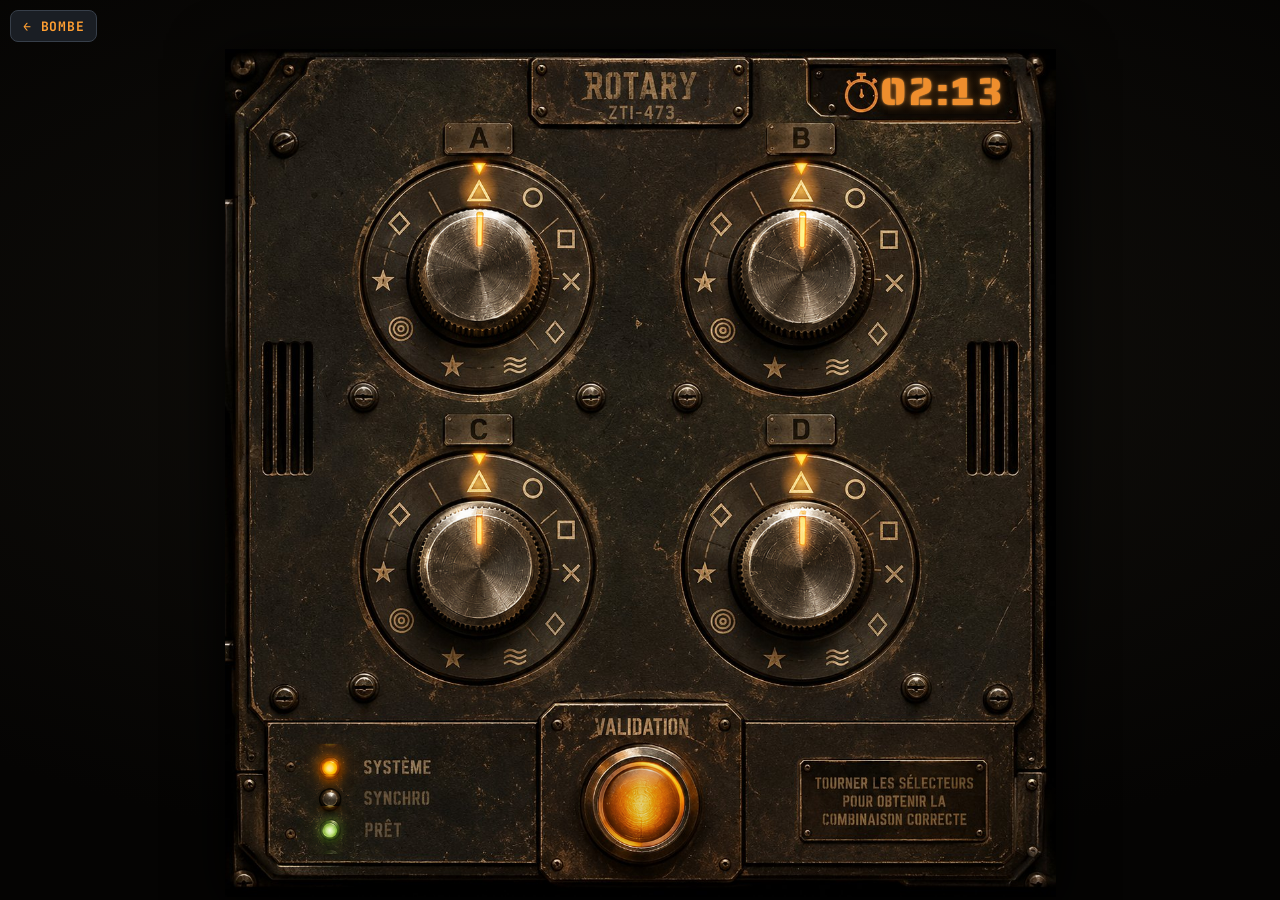
==== rotary.html @ b45087f3 "Module ROTARY : visuel de référence interactif (molettes, voyants, validation, chrono) — démo rotary" ====
<!doctype html>
<html lang="fr"><head><meta charset="utf-8">
<meta name="viewport" content="width=device-width,initial-scale=1,viewport-fit=cover,user-scalable=no">
<meta name="theme-color" content="#050403"><title>ZERO TIME · ROTARY</title>
<link href="https://fonts.googleapis.com/css2?family=JetBrains+Mono:wght@500;700&family=Saira+Stencil+One&display=swap" rel="stylesheet">
<link rel="stylesheet" href="css/rotary.css?v=1"></head>
<body><div id="app"></div>
<script src="js/rotary.js?v=1"></script>
<script>
  // Démo autonome : combinaison tirée au hasard, chrono de 2 min 15. (?debug affiche la solution)
  var target = [0, 1, 2, 3].map(function () { return Math.floor(Math.random() * 10); });
  var R = ZTRotary.mount(document.getElementById("app"), {
    backLabel: "← BOMBE", onBack: function () { location.href = "./"; },
    onValidate: function (p) { return p.every(function (v, i) { return v === target[i]; }); }
  });
  var end = Date.now() + 135000;
  setInterval(function () { R.setTime(end - Date.now()); }, 200); R.setTime(135000);
  if (/debug/.test(location.search)) { var d = document.createElement("div"); d.className = "zr-dbg"; d.textContent = "SOLUTION " + target.map(function (v) { return ZTRotary.SYMBOLS[v].n; }).join(" · "); document.body.appendChild(d); }
</script></body></html>
---- css/rotary.css ----
/* ROTARY — habillage = visuel de référence ; seuls les éléments mobiles sont superposés */
@font-face{font-family:ZTWBarlow;src:url(../assets/digicode/barlow-600.woff2) format("woff2");font-weight:600;font-display:swap}
html,body{margin:0;height:100%;background:#050403;overscroll-behavior:none}
.zr{position:fixed;inset:0;display:flex;flex-direction:column;align-items:center;background:radial-gradient(120% 80% at 50% 40%,#12100c 0%,#050403 70%);
  user-select:none;-webkit-user-select:none;touch-action:none;-webkit-tap-highlight-color:transparent;overflow:hidden}
.zr-bar{flex:none;width:100%;box-sizing:border-box;height:calc(max(env(safe-area-inset-top,0px),6px) + 40px);padding:max(env(safe-area-inset-top,0px),6px) 10px 0;display:flex;align-items:center}
.zr-back{height:32px;padding:0 12px;font:700 13px "JetBrains Mono",ui-monospace,monospace;background:#1a1e24;border:1px solid #373f4a;color:#ff9f32;border-radius:8px;letter-spacing:.06em;white-space:nowrap;cursor:pointer}
.zr-wrap{flex:1;min-height:0;width:100%;display:flex;align-items:center;justify-content:center}
.zr-stage{position:relative;width:min(100vw,calc((100dvh - 52px) * 1241 / 1267));aspect-ratio:1241/1267;
  filter:drop-shadow(0 10px 28px #000);container-type:inline-size}
.zr-stage.shake{animation:zr-shake .45s steps(2,end) 1}
@keyframes zr-shake{0%{transform:translate(0,0)}25%{transform:translate(-5px,2px)}50%{transform:translate(5px,-2px)}75%{transform:translate(-3px,0)}100%{transform:none}}
.zr-stage>*{position:absolute}
.zr-panel{inset:0;width:100%;height:100%;display:block;pointer-events:none}
/* positions en % de l'image 1241 × 1267 (variables posées en JS) */
.zr-at{position:absolute;left:calc(var(--x) / 1241 * 100%);top:calc(var(--y) / 1267 * 100%);width:calc(var(--w) / 1241 * 100%);height:calc(var(--w) / 1267 * 100%);transform:translate(-50%,-50%)}
.zr-at img{display:block;width:100%;height:100%;pointer-events:none}
/* chrono */
.zr-tpatch{left:calc(990 / 1241 * 100%);top:calc(33 / 1267 * 100%);width:calc(164 / 1241 * 100%);height:calc(64 / 1267 * 100%);
  background:radial-gradient(120% 140% at 50% 45%,#150e06,#0c0804);box-shadow:0 0 6px 4px #0c0804}
.zr-time{left:calc(990 / 1241 * 100%);top:calc(33 / 1267 * 100%);width:calc(164 / 1241 * 100%);height:calc(64 / 1267 * 100%);display:flex;align-items:center;justify-content:center;
  font-family:'Saira Stencil One','JetBrains Mono',monospace;font-size:calc(58 / 1241 * 100cqw);line-height:1;letter-spacing:.02em;color:#ef8e2d;
  text-shadow:0 0 8px rgba(239,142,45,.55),0 0 2px #ffb25a;font-variant-numeric:tabular-nums}
.zr-time.al{color:#ff4a3a;text-shadow:0 0 10px rgba(255,60,40,.7);animation:zr-bl var(--zp,1s) steps(1,end) infinite}
/* molettes */
.zr-cap{transition:transform .09s cubic-bezier(.3,1.6,.5,1);will-change:transform}
.zr-k.rot .zr-cap{filter:drop-shadow(0 0 7px rgba(255,150,40,.55)) brightness(1.06)}
.zr-k.lock .zr-cap{filter:brightness(.78) saturate(.8)}
.zr-hit{border-radius:50%;z-index:6;cursor:grab;touch-action:none}
.zr-ring{border-radius:50%;pointer-events:none;box-shadow:0 0 0 0 rgba(255,150,40,0);transition:box-shadow .15s}
.zr-k.rot .zr-ring{box-shadow:0 0 0 3px rgba(255,150,40,.35),0 0 22px 6px rgba(255,130,30,.28)}
.zr-k.ok .zr-ring{box-shadow:0 0 0 3px rgba(0,255,170,.4),0 0 22px 6px rgba(0,255,170,.25)}
.zr-sym{width:calc(64 / 1241 * 100%);height:calc(64 / 1267 * 100%);transform:translate(-50%,-50%);border-radius:50%;pointer-events:none;mix-blend-mode:screen;
  background:radial-gradient(circle,rgba(255,170,50,.85) 0,rgba(255,120,20,.42) 38%,rgba(255,100,10,0) 70%);transition:left .09s,top .09s,opacity .15s}
.zr-k.ok .zr-sym{background:radial-gradient(circle,rgba(120,255,200,.8) 0,rgba(0,220,140,.4) 38%,rgba(0,200,120,0) 70%)}
.zr-links{inset:0;width:100%;height:100%;pointer-events:none;overflow:visible}
.zr-links line{stroke:#d98a3a;stroke-width:3;stroke-dasharray:10 8;opacity:0;transition:opacity .2s;filter:drop-shadow(0 0 5px rgba(255,140,40,.8))}
.zr-links line.on{opacity:.9;animation:zr-dash 1.2s linear infinite}
@keyframes zr-dash{to{stroke-dashoffset:-36}}
/* voyants */
.zr-led .on{position:absolute;inset:0;opacity:0;transition:opacity .12s}
.zr-led.on .on{opacity:1}
.zr-led.blink .on{animation:zr-bl var(--bp,.5s) steps(1,end) infinite}
@keyframes zr-bl{0%,49%{opacity:1}50%,100%{opacity:0}}
/* bouton de validation */
.zr-lens{transition:transform .08s,filter .15s}
.zr-btn.idle .zr-lens{filter:brightness(.9) saturate(.95)}
.zr-btn.armed .zr-lens{animation:zr-pulse .5s ease-in-out infinite}
.zr-btn.busy .zr-lens{filter:brightness(.45) saturate(.7)}
.zr-btn.ok .zr-lens{filter:hue-rotate(92deg) brightness(1.05) saturate(1.1)}
.zr-btn.fail .zr-lens{animation:zr-fail .5s steps(1,end) 2}
.zr-btn.down .zr-lens{transform:scale(.93);filter:brightness(1.25)}
@keyframes zr-pulse{0%,100%{filter:brightness(.8) saturate(.9)}50%{filter:brightness(1.45) saturate(1.2) drop-shadow(0 0 14px rgba(255,150,30,.9))}}
@keyframes zr-fail{0%{filter:brightness(.4) saturate(.6)}50%{filter:brightness(1.3)}}
.zr-bhit{border-radius:50%;z-index:6;cursor:pointer}
.zr-arm{border-radius:50%;pointer-events:none;box-shadow:0 0 0 0 rgba(255,150,40,0)}
.zr-btn.armed .zr-arm{animation:zr-arm .5s ease-in-out infinite}
@keyframes zr-arm{0%,100%{box-shadow:0 0 0 2px rgba(255,150,40,.2),0 0 12px 2px rgba(255,130,30,.2)}50%{box-shadow:0 0 0 4px rgba(255,170,60,.7),0 0 30px 8px rgba(255,130,30,.55)}}
.zr-dbg{position:fixed;left:6px;bottom:4px;font:10px "JetBrains Mono",monospace;color:#6e6757;letter-spacing:.1em}
@media (prefers-reduced-motion:reduce){.zr-cap{transition:none}.zr-btn.armed .zr-lens,.zr-btn.armed .zr-arm{animation:none}}
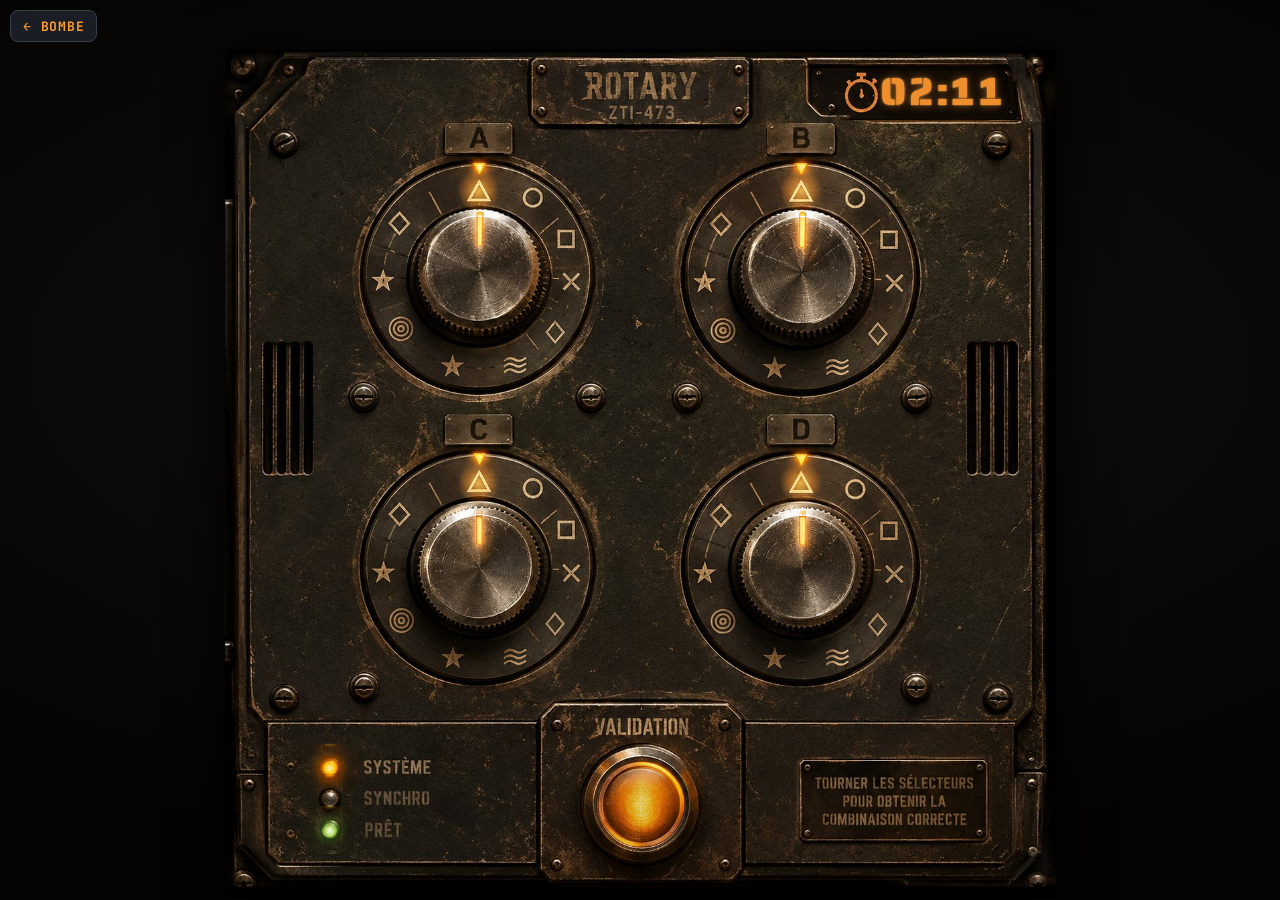
==== commit 573733d8: "Hub: module ROTARY dans l'emplacement libre (v1.0.69), ouvre l'écran ROTARY interactif Co-Authored-B" ====
--- a/rotary.html
+++ b/rotary.html
@@ -3,7 +3,7 @@
 <meta name="viewport" content="width=device-width,initial-scale=1,viewport-fit=cover,user-scalable=no">
 <meta name="theme-color" content="#050403"><title>ZERO TIME · ROTARY</title>
 <link href="https://fonts.googleapis.com/css2?family=JetBrains+Mono:wght@500;700&family=Saira+Stencil+One&display=swap" rel="stylesheet">
-<link rel="stylesheet" href="css/rotary.css?v=1"></head>
+<link rel="stylesheet" href="css/rotary.css?v=1"><style>html,body{margin:0;height:100%;background:#050403;overscroll-behavior:none}</style></head>
 <body><div id="app"></div>
 <script src="js/rotary.js?v=1"></script>
 <script>
--- a/css/rotary.css
+++ b/css/rotary.css
@@ -1,6 +1,5 @@
 /* ROTARY — habillage = visuel de référence ; seuls les éléments mobiles sont superposés */
 @font-face{font-family:ZTWBarlow;src:url(../assets/digicode/barlow-600.woff2) format("woff2");font-weight:600;font-display:swap}
-html,body{margin:0;height:100%;background:#050403;overscroll-behavior:none}
 .zr{position:fixed;inset:0;display:flex;flex-direction:column;align-items:center;background:radial-gradient(120% 80% at 50% 40%,#12100c 0%,#050403 70%);
   user-select:none;-webkit-user-select:none;touch-action:none;-webkit-tap-highlight-color:transparent;overflow:hidden}
 .zr-bar{flex:none;width:100%;box-sizing:border-box;height:calc(max(env(safe-area-inset-top,0px),6px) + 40px);padding:max(env(safe-area-inset-top,0px),6px) 10px 0;display:flex;align-items:center}
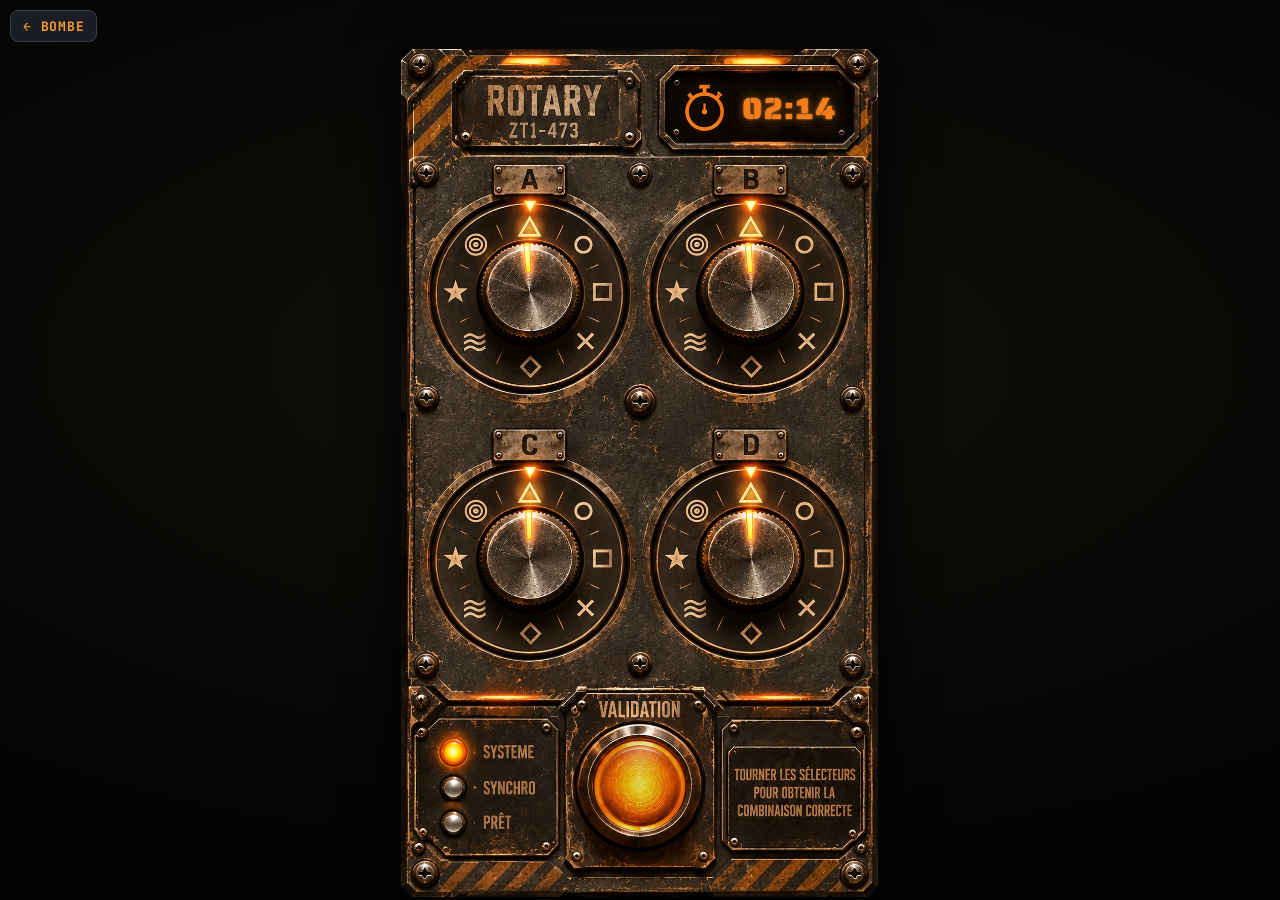
==== commit 5f68be49: "ROTARY: nouveau visuel portrait (8 crans, chrono, voyants, validation) v1.0.70 Co-Authored-By: Claud" ====
--- a/rotary.html
+++ b/rotary.html
@@ -8,7 +8,7 @@
 <script src="js/rotary.js?v=1"></script>
 <script>
   // Démo autonome : combinaison tirée au hasard, chrono de 2 min 15. (?debug affiche la solution)
-  var target = [0, 1, 2, 3].map(function () { return Math.floor(Math.random() * 10); });
+  var target = [0, 1, 2, 3].map(function () { return Math.floor(Math.random() * 8); });
   var R = ZTRotary.mount(document.getElementById("app"), {
     backLabel: "← BOMBE", onBack: function () { location.href = "./"; },
     onValidate: function (p) { return p.every(function (v, i) { return v === target[i]; }); }
--- a/css/rotary.css
+++ b/css/rotary.css
@@ -5,21 +5,21 @@
 .zr-bar{flex:none;width:100%;box-sizing:border-box;height:calc(max(env(safe-area-inset-top,0px),6px) + 40px);padding:max(env(safe-area-inset-top,0px),6px) 10px 0;display:flex;align-items:center}
 .zr-back{height:32px;padding:0 12px;font:700 13px "JetBrains Mono",ui-monospace,monospace;background:#1a1e24;border:1px solid #373f4a;color:#ff9f32;border-radius:8px;letter-spacing:.06em;white-space:nowrap;cursor:pointer}
 .zr-wrap{flex:1;min-height:0;width:100%;display:flex;align-items:center;justify-content:center}
-.zr-stage{position:relative;width:min(100vw,calc((100dvh - 52px) * 1241 / 1267));aspect-ratio:1241/1267;
+.zr-stage{position:relative;width:min(100vw,calc((100dvh - 52px) * 941 / 1672));aspect-ratio:941/1672;
   filter:drop-shadow(0 10px 28px #000);container-type:inline-size}
 .zr-stage.shake{animation:zr-shake .45s steps(2,end) 1}
 @keyframes zr-shake{0%{transform:translate(0,0)}25%{transform:translate(-5px,2px)}50%{transform:translate(5px,-2px)}75%{transform:translate(-3px,0)}100%{transform:none}}
 .zr-stage>*{position:absolute}
 .zr-panel{inset:0;width:100%;height:100%;display:block;pointer-events:none}
 /* positions en % de l'image 1241 × 1267 (variables posées en JS) */
-.zr-at{position:absolute;left:calc(var(--x) / 1241 * 100%);top:calc(var(--y) / 1267 * 100%);width:calc(var(--w) / 1241 * 100%);height:calc(var(--w) / 1267 * 100%);transform:translate(-50%,-50%)}
+.zr-at{position:absolute;left:calc(var(--x) / 941 * 100%);top:calc(var(--y) / 1672 * 100%);width:calc(var(--w) / 941 * 100%);height:calc(var(--w) / 1672 * 100%);transform:translate(-50%,-50%)}
 .zr-at img{display:block;width:100%;height:100%;pointer-events:none}
 /* chrono */
-.zr-tpatch{left:calc(990 / 1241 * 100%);top:calc(33 / 1267 * 100%);width:calc(164 / 1241 * 100%);height:calc(64 / 1267 * 100%);
+.zr-tpatch{left:calc(668 / 941 * 100%);top:calc(80 / 1672 * 100%);width:calc(194 / 941 * 100%);height:calc(72 / 1672 * 100%);
   background:radial-gradient(120% 140% at 50% 45%,#150e06,#0c0804);box-shadow:0 0 6px 4px #0c0804}
-.zr-time{left:calc(990 / 1241 * 100%);top:calc(33 / 1267 * 100%);width:calc(164 / 1241 * 100%);height:calc(64 / 1267 * 100%);display:flex;align-items:center;justify-content:center;
-  font-family:'Saira Stencil One','JetBrains Mono',monospace;font-size:calc(58 / 1241 * 100cqw);line-height:1;letter-spacing:.02em;color:#ef8e2d;
-  text-shadow:0 0 8px rgba(239,142,45,.55),0 0 2px #ffb25a;font-variant-numeric:tabular-nums}
+.zr-time{left:calc(668 / 941 * 100%);top:calc(80 / 1672 * 100%);width:calc(194 / 941 * 100%);height:calc(72 / 1672 * 100%);display:flex;align-items:center;justify-content:center;
+  font-family:'Saira Stencil One','JetBrains Mono',monospace;font-size:calc(60 / 941 * 100cqw);line-height:1;letter-spacing:.02em;color:#f77d19;
+  text-shadow:0 0 8px rgba(247,125,25,.55),0 0 2px #ffb25a;font-variant-numeric:tabular-nums}
 .zr-time.al{color:#ff4a3a;text-shadow:0 0 10px rgba(255,60,40,.7);animation:zr-bl var(--zp,1s) steps(1,end) infinite}
 /* molettes */
 .zr-cap{transition:transform .09s cubic-bezier(.3,1.6,.5,1);will-change:transform}
@@ -29,7 +29,7 @@
 .zr-ring{border-radius:50%;pointer-events:none;box-shadow:0 0 0 0 rgba(255,150,40,0);transition:box-shadow .15s}
 .zr-k.rot .zr-ring{box-shadow:0 0 0 3px rgba(255,150,40,.35),0 0 22px 6px rgba(255,130,30,.28)}
 .zr-k.ok .zr-ring{box-shadow:0 0 0 3px rgba(0,255,170,.4),0 0 22px 6px rgba(0,255,170,.25)}
-.zr-sym{width:calc(64 / 1241 * 100%);height:calc(64 / 1267 * 100%);transform:translate(-50%,-50%);border-radius:50%;pointer-events:none;mix-blend-mode:screen;
+.zr-sym{width:calc(64 / 941 * 100%);height:calc(72 / 1672 * 100%);transform:translate(-50%,-50%);border-radius:50%;pointer-events:none;mix-blend-mode:screen;
   background:radial-gradient(circle,rgba(255,170,50,.85) 0,rgba(255,120,20,.42) 38%,rgba(255,100,10,0) 70%);transition:left .09s,top .09s,opacity .15s}
 .zr-k.ok .zr-sym{background:radial-gradient(circle,rgba(120,255,200,.8) 0,rgba(0,220,140,.4) 38%,rgba(0,200,120,0) 70%)}
 .zr-links{inset:0;width:100%;height:100%;pointer-events:none;overflow:visible}
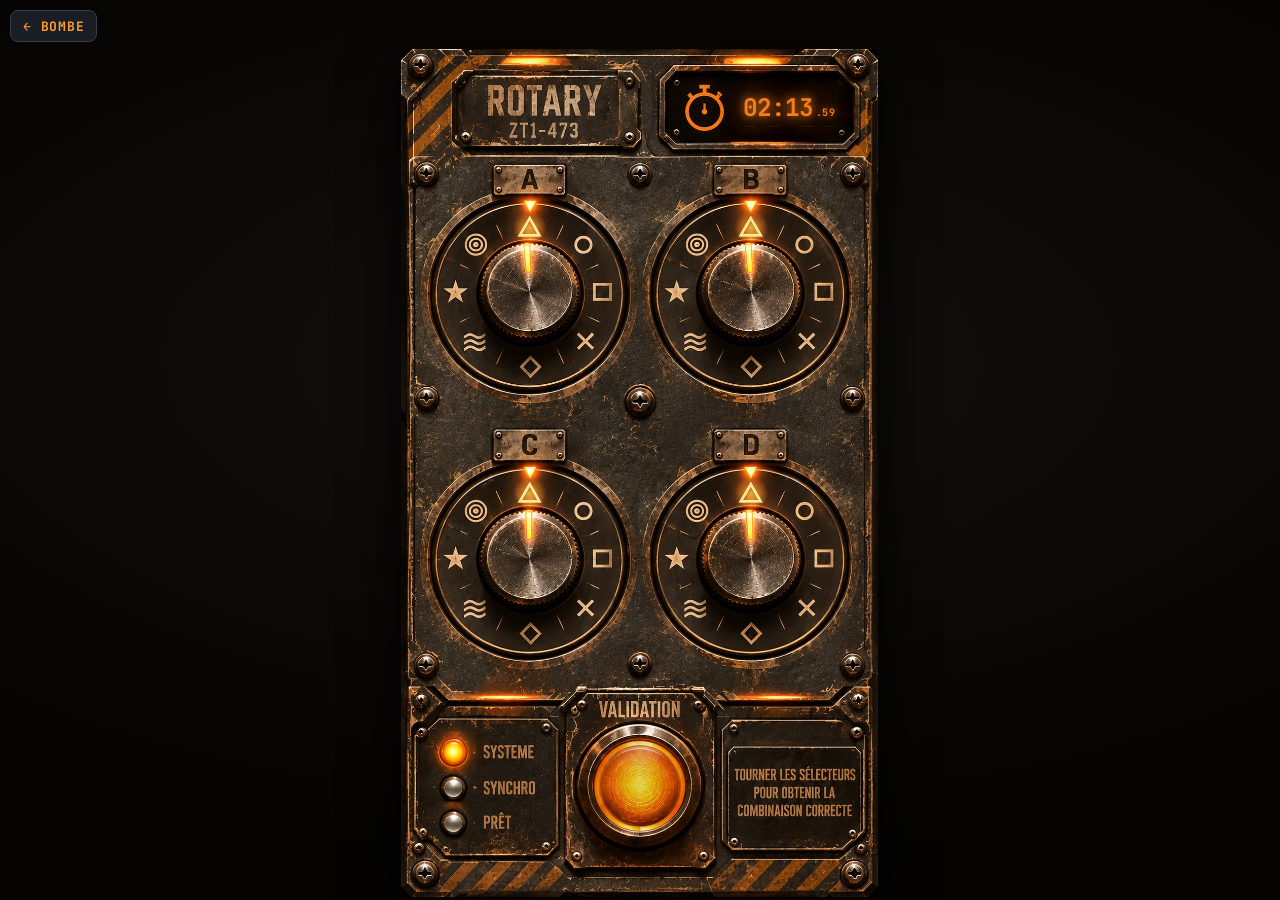
==== commit aa4ec1af: "ROTARY: triangles verts, chrono style des autres modules, halo bouton retiré, combinaison de test (v" ====
--- a/rotary.html
+++ b/rotary.html
@@ -8,10 +8,10 @@
 <script src="js/rotary.js?v=1"></script>
 <script>
   // Démo autonome : combinaison tirée au hasard, chrono de 2 min 15. (?debug affiche la solution)
-  var target = [0, 1, 2, 3].map(function () { return Math.floor(Math.random() * 8); });
+  var target = [1, 3, 6, 5]; // test : A cercle · B croix · C étoile · D onde
   var R = ZTRotary.mount(document.getElementById("app"), {
     backLabel: "← BOMBE", onBack: function () { location.href = "./"; },
-    onValidate: function (p) { return p.every(function (v, i) { return v === target[i]; }); }
+    isCorrect: function (i, v) { return v === target[i]; }, onValidate: function (p) { return p.every(function (v, i) { return v === target[i]; }); }
   });
   var end = Date.now() + 135000;
   setInterval(function () { R.setTime(end - Date.now()); }, 200); R.setTime(135000);
--- a/css/rotary.css
+++ b/css/rotary.css
@@ -17,17 +17,17 @@
 /* chrono */
 .zr-tpatch{left:calc(668 / 941 * 100%);top:calc(80 / 1672 * 100%);width:calc(194 / 941 * 100%);height:calc(72 / 1672 * 100%);
   background:radial-gradient(120% 140% at 50% 45%,#150e06,#0c0804);box-shadow:0 0 6px 4px #0c0804}
-.zr-time{left:calc(668 / 941 * 100%);top:calc(80 / 1672 * 100%);width:calc(194 / 941 * 100%);height:calc(72 / 1672 * 100%);display:flex;align-items:center;justify-content:center;
-  font-family:'Saira Stencil One','JetBrains Mono',monospace;font-size:calc(60 / 941 * 100cqw);line-height:1;letter-spacing:.02em;color:#f77d19;
-  text-shadow:0 0 8px rgba(247,125,25,.55),0 0 2px #ffb25a;font-variant-numeric:tabular-nums}
+.zr-time{left:calc(668 / 941 * 100%);top:calc(80 / 1672 * 100%);width:calc(194 / 941 * 100%);height:calc(72 / 1672 * 100%);display:flex;align-items:baseline;justify-content:center;padding-top:calc(11 / 941 * 100cqw);box-sizing:border-box;
+  font-family:'JetBrains Mono',ui-monospace,monospace;font-weight:700;line-height:1;color:#f77d19;font-variant-numeric:tabular-nums;
+  text-shadow:0 0 8px rgba(247,125,25,.9),0 0 22px rgba(247,125,25,.6),0 0 42px rgba(247,125,25,.35)}
+.zr-tm{font-size:calc(48 / 941 * 100cqw);letter-spacing:-.04em}
+.zr-tc{font-size:calc(20 / 941 * 100cqw);margin-left:.3em;letter-spacing:.02em}
 .zr-time.al{color:#ff4a3a;text-shadow:0 0 10px rgba(255,60,40,.7);animation:zr-bl var(--zp,1s) steps(1,end) infinite}
 /* molettes */
 .zr-cap{transition:transform .09s cubic-bezier(.3,1.6,.5,1);will-change:transform}
-.zr-k.rot .zr-cap{filter:drop-shadow(0 0 7px rgba(255,150,40,.55)) brightness(1.06)}
 .zr-k.lock .zr-cap{filter:brightness(.78) saturate(.8)}
 .zr-hit{border-radius:50%;z-index:6;cursor:grab;touch-action:none}
 .zr-ring{border-radius:50%;pointer-events:none;box-shadow:0 0 0 0 rgba(255,150,40,0);transition:box-shadow .15s}
-.zr-k.rot .zr-ring{box-shadow:0 0 0 3px rgba(255,150,40,.35),0 0 22px 6px rgba(255,130,30,.28)}
 .zr-k.ok .zr-ring{box-shadow:0 0 0 3px rgba(0,255,170,.4),0 0 22px 6px rgba(0,255,170,.25)}
 .zr-sym{width:calc(64 / 941 * 100%);height:calc(72 / 1672 * 100%);transform:translate(-50%,-50%);border-radius:50%;pointer-events:none;mix-blend-mode:screen;
   background:radial-gradient(circle,rgba(255,170,50,.85) 0,rgba(255,120,20,.42) 38%,rgba(255,100,10,0) 70%);transition:left .09s,top .09s,opacity .15s}
@@ -49,11 +49,13 @@
 .zr-btn.ok .zr-lens{filter:hue-rotate(92deg) brightness(1.05) saturate(1.1)}
 .zr-btn.fail .zr-lens{animation:zr-fail .5s steps(1,end) 2}
 .zr-btn.down .zr-lens{transform:scale(.93);filter:brightness(1.25)}
-@keyframes zr-pulse{0%,100%{filter:brightness(.8) saturate(.9)}50%{filter:brightness(1.45) saturate(1.2) drop-shadow(0 0 14px rgba(255,150,30,.9))}}
+@keyframes zr-pulse{0%,100%{filter:brightness(.8) saturate(.9)}50%{filter:brightness(1.45) saturate(1.2)}}
 @keyframes zr-fail{0%{filter:brightness(.4) saturate(.6)}50%{filter:brightness(1.3)}}
 .zr-bhit{border-radius:50%;z-index:6;cursor:pointer}
 .zr-arm{border-radius:50%;pointer-events:none;box-shadow:0 0 0 0 rgba(255,150,40,0)}
-.zr-btn.armed .zr-arm{animation:zr-arm .5s ease-in-out infinite}
 @keyframes zr-arm{0%,100%{box-shadow:0 0 0 2px rgba(255,150,40,.2),0 0 12px 2px rgba(255,130,30,.2)}50%{box-shadow:0 0 0 4px rgba(255,170,60,.7),0 0 30px 8px rgba(255,130,30,.55)}}
 .zr-dbg{position:fixed;left:6px;bottom:4px;font:10px "JetBrains Mono",monospace;color:#6e6757;letter-spacing:.1em}
 @media (prefers-reduced-motion:reduce){.zr-cap{transition:none}.zr-btn.armed .zr-lens,.zr-btn.armed .zr-arm{animation:none}}
+
+.zr-tri{opacity:0;transition:opacity .12s;pointer-events:none}
+.zr-tri.ok{opacity:1}
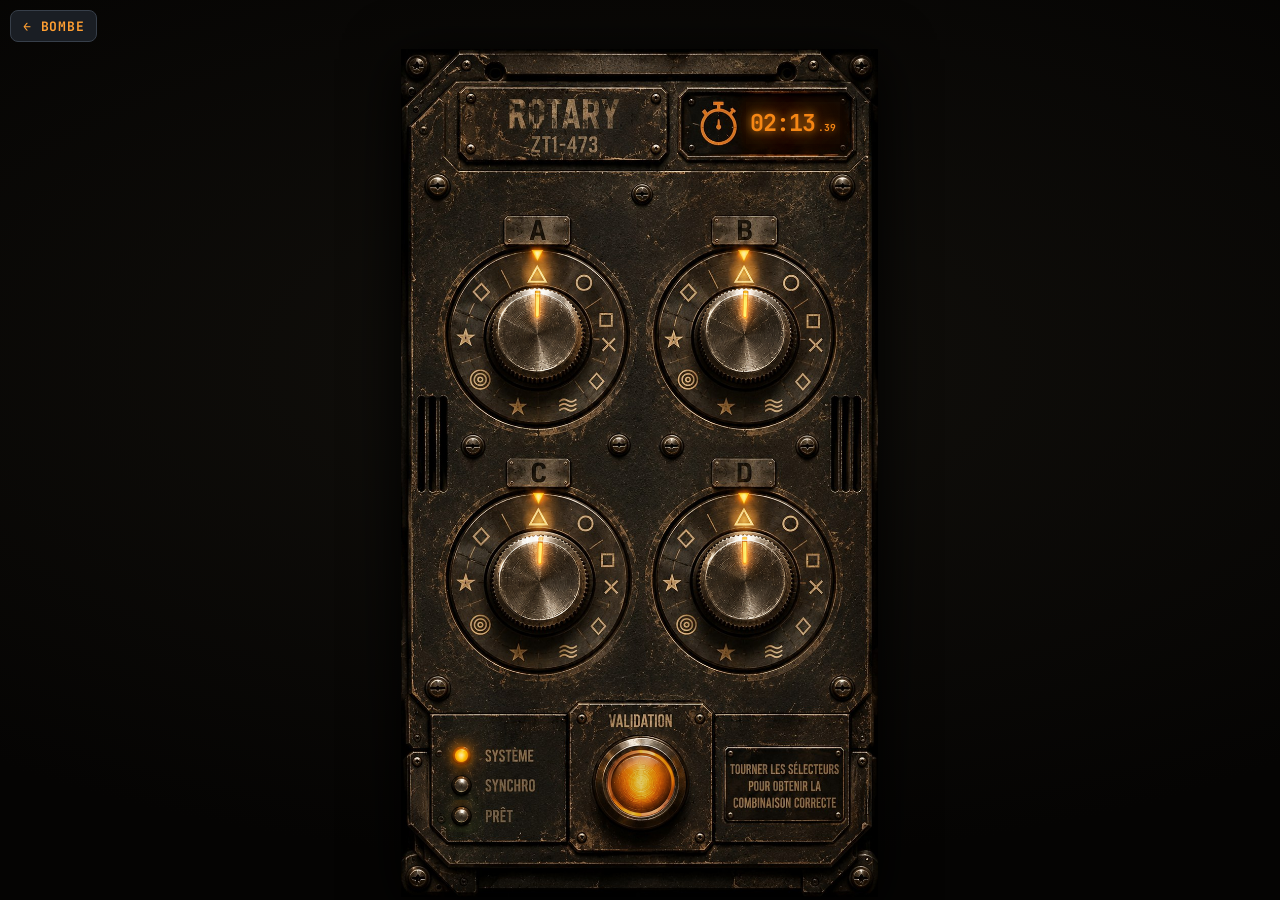
==== commit 234d777d: "ROTARY: nouveau visuel (panneau rouillé), 10 crans / 8 symboles, assets rotary3 (v1.0.79) Co-Authore" ====
--- a/rotary.html
+++ b/rotary.html
@@ -11,9 +11,9 @@
   var target = [1, 3, 6, 5]; // test : A cercle · B croix · C étoile · D onde
   var R = ZTRotary.mount(document.getElementById("app"), {
     backLabel: "← BOMBE", onBack: function () { location.href = "./"; },
-    isCorrect: function (i, v) { return v === target[i]; }, onValidate: function (p) { return p.every(function (v, i) { return v === target[i]; }); }
+    isCorrect: function (i, v) { return ZTRotary.SYMBOLS[v].s === target[i]; }, onValidate: function (p) { return p.every(function (v, i) { return ZTRotary.SYMBOLS[v].s === target[i]; }); }
   });
   var end = Date.now() + 135000;
   setInterval(function () { R.setTime(end - Date.now()); }, 200); R.setTime(135000);
-  if (/debug/.test(location.search)) { var d = document.createElement("div"); d.className = "zr-dbg"; d.textContent = "SOLUTION " + target.map(function (v) { return ZTRotary.SYMBOLS[v].n; }).join(" · "); document.body.appendChild(d); }
+  if (/debug/.test(location.search)) { var d = document.createElement("div"); d.className = "zr-dbg"; d.textContent = "SOLUTION " + target.map(function (v) { return ["triangle","cercle","carré","croix","losange","onde","étoile","cible"][v]; }).join(" · "); document.body.appendChild(d); }
 </script></body></html>
--- a/css/rotary.css
+++ b/css/rotary.css
@@ -15,20 +15,19 @@
 .zr-at{position:absolute;left:calc(var(--x) / 941 * 100%);top:calc(var(--y) / 1672 * 100%);width:calc(var(--w) / 941 * 100%);height:calc(var(--w) / 1672 * 100%);transform:translate(-50%,-50%)}
 .zr-at img{display:block;width:100%;height:100%;pointer-events:none}
 /* chrono */
-.zr-tpatch{left:calc(668 / 941 * 100%);top:calc(80 / 1672 * 100%);width:calc(194 / 941 * 100%);height:calc(72 / 1672 * 100%);
-  background:radial-gradient(120% 140% at 50% 45%,#150e06,#0c0804);box-shadow:0 0 6px 4px #0c0804}
-.zr-time{left:calc(668 / 941 * 100%);top:calc(80 / 1672 * 100%);width:calc(194 / 941 * 100%);height:calc(72 / 1672 * 100%);display:flex;align-items:baseline;justify-content:center;padding-top:calc(11 / 941 * 100cqw);box-sizing:border-box;
-  font-family:'JetBrains Mono',ui-monospace,monospace;font-weight:700;line-height:1;color:#f77d19;font-variant-numeric:tabular-nums;
-  text-shadow:0 0 8px rgba(247,125,25,.9),0 0 22px rgba(247,125,25,.6),0 0 42px rgba(247,125,25,.35)}
-.zr-tm{font-size:calc(48 / 941 * 100cqw);letter-spacing:-.04em}
-.zr-tc{font-size:calc(20 / 941 * 100cqw);margin-left:.3em;letter-spacing:.02em}
+.zr-tpatch{left:calc(680 / 941 * 100%);top:calc(104 / 1672 * 100%);width:calc(186 / 941 * 100%);height:calc(84 / 1672 * 100%);
+  background:radial-gradient(120% 140% at 50% 45%,#1b0f05,#130a03);box-shadow:0 0 6px 4px #130a03}
+.zr-time{left:calc(680 / 941 * 100%);top:calc(104 / 1672 * 100%);width:calc(186 / 941 * 100%);height:calc(84 / 1672 * 100%);display:flex;align-items:baseline;justify-content:center;padding-top:calc(18 / 941 * 100cqw);box-sizing:border-box;
+  font-family:'JetBrains Mono',ui-monospace,monospace;font-weight:700;line-height:1;color:#f58715;font-variant-numeric:tabular-nums;
+  text-shadow:0 0 8px rgba(245,135,21,.9),0 0 22px rgba(245,135,21,.6),0 0 42px rgba(245,135,21,.35)}
+.zr-tm{font-size:calc(46 / 941 * 100cqw);letter-spacing:-.04em}
+.zr-tc{font-size:calc(19 / 941 * 100cqw);margin-left:.3em;letter-spacing:.02em}
 .zr-time.al{color:#ff4a3a;text-shadow:0 0 10px rgba(255,60,40,.7);animation:zr-bl var(--zp,1s) steps(1,end) infinite}
 /* molettes */
 .zr-cap{transition:transform .09s cubic-bezier(.3,1.6,.5,1);will-change:transform}
 .zr-k.lock .zr-cap{filter:brightness(.78) saturate(.8)}
 .zr-hit{border-radius:50%;z-index:6;cursor:grab;touch-action:none}
 .zr-ring{border-radius:50%;pointer-events:none;box-shadow:0 0 0 0 rgba(255,150,40,0);transition:box-shadow .15s}
-.zr-k.ok .zr-ring{box-shadow:0 0 0 3px rgba(0,255,170,.4),0 0 22px 6px rgba(0,255,170,.25)}
 .zr-sym{width:calc(64 / 941 * 100%);height:calc(72 / 1672 * 100%);transform:translate(-50%,-50%);border-radius:50%;pointer-events:none;mix-blend-mode:screen;
   background:radial-gradient(circle,rgba(255,170,50,.85) 0,rgba(255,120,20,.42) 38%,rgba(255,100,10,0) 70%);transition:left .09s,top .09s,opacity .15s}
 .zr-k.ok .zr-sym{background:radial-gradient(circle,rgba(120,255,200,.8) 0,rgba(0,220,140,.4) 38%,rgba(0,200,120,0) 70%)}
